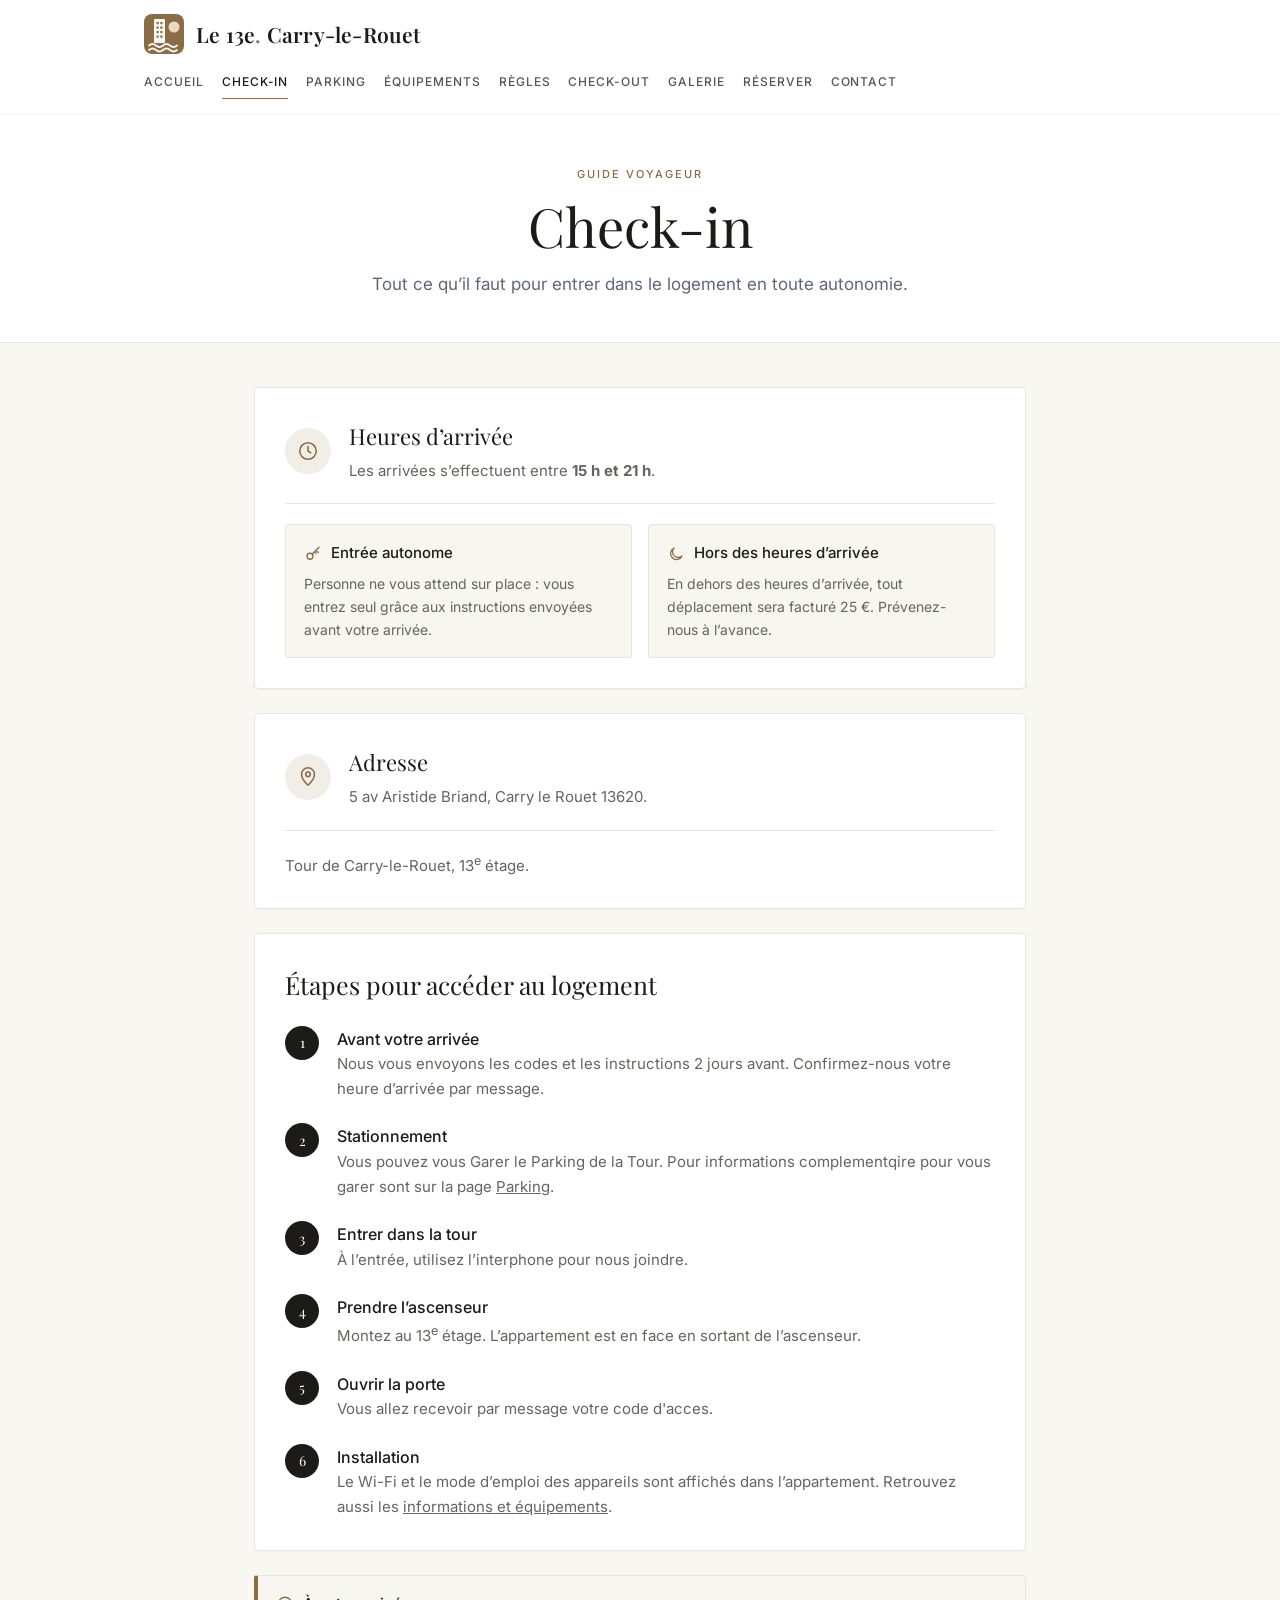
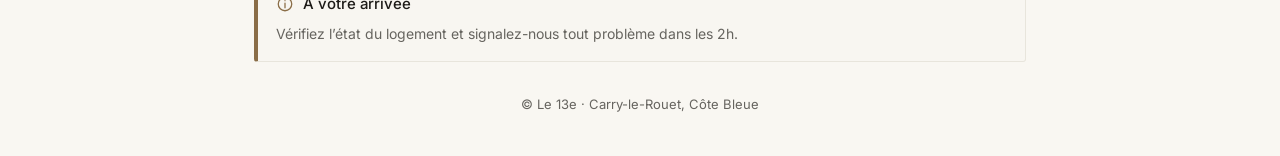
==== CheckIn.html @ 35c5f6ef "Site_v1" ====
<!DOCTYPE html>
<html lang="fr">
<head>
<meta charset="utf-8">
<meta name="viewport" content="width=device-width, initial-scale=1">
<title>Le 13e – Check-in</title>
<link rel="preconnect" href="https://fonts.googleapis.com">
<link href="https://fonts.googleapis.com/css2?family=Inter:wght@300;400;500&family=Playfair+Display:wght@400;500;600&display=swap" rel="stylesheet">
<link rel="stylesheet" href="style.css">
</head>
<body data-page="checkin">
<header class="top" id="hd"></header>
<section class="band"><p class="eyebrow">Guide voyageur</p><h1>Check-in</h1><p class="sub">Tout ce qu’il faut pour entrer dans le logement en toute autonomie.</p></section>
<main class="wrap narrow">
  <div class="card">
    <div class="chead"><span class="ic big" data-i="clock"></span><div><h2>Heures d’arrivée</h2><p>Les arrivées s’effectuent entre <b>15 h et 21 h</b>.</p></div></div>
    <div class="two">
      <div class="sub-box"><h4><span class="ic" data-i="key"></span>Entrée autonome</h4><p>Personne ne vous attend sur place : vous entrez seul grâce aux instructions envoyées avant votre arrivée.</p></div>
      <div class="sub-box"><h4><span class="ic" data-i="moon"></span>Hors des heures d’arrivée</h4><p>En dehors des heures d’arrivée, tout déplacement sera facturé 25 €. Prévenez-nous à l’avance.</p></div>
    </div>
  </div>
  <div class="card">
    <div class="chead"><span class="ic big" data-i="pin"></span><div><h2>Adresse</h2><p>5 av Aristide Briand, Carry le Rouet 13620.</p></div></div>
    <p style="margin:0;color:var(--muted)">Tour de Carry-le-Rouet, 13<sup>e</sup> étage.</p>
  </div>
  <div class="card">
    <h2>Étapes pour accéder au logement</h2>
    <ol class="steps">
      <li><b>Avant votre arrivée</b><span>Nous vous envoyons les codes et les instructions 2 jours avant. Confirmez-nous votre heure d’arrivée par message.</span></li>
	  <li><b>Stationnement</b><span> Vous pouvez vous Garer le Parking de la Tour. Pour informations complementqire pour vous garer sont sur la page <a href="Parking.html">Parking</a>.</span></li>
      <li><b>Entrer dans la tour</b><span>À l’entrée, utilisez l’interphone pour nous joindre.</span></li>
      <li><b>Prendre l’ascenseur</b><span>Montez au 13<sup>e</sup> étage. L’appartement est en face en sortant de l’ascenseur.</span></li>
      <li><b>Ouvrir la porte</b><span>Vous allez recevoir par message votre code d'acces.</span></li>
      <li><b>Installation</b><span>Le Wi-Fi et le mode d’emploi des appareils sont affichés dans l’appartement. Retrouvez aussi les <a href="Information-Equipement.html">informations et équipements</a>.</span></li>
    </ol>
  </div>
  <div class="warn"><h4><span class="ic" data-i="info"></span>À votre arrivée</h4><p>Vérifiez l’état du logement et signalez-nous tout problème dans les 2h.</p></div>
</main>
<footer>© Le 13e · Carry-le-Rouet, Côte Bleue</footer>
<script src="script.js"></script>
</body>
</html>
---- style.css ----
:root{--bg:#F9F7F2;--card:#fff;--soft:#F8F6F1;--line:#E8E5DC;--ink:#1D1B18;--muted:#66645F;--blue:#5E6678;--accent:#8A6D47;--accent-d:#B0651D;color-scheme:light}
*{box-sizing:border-box}
html{scroll-behavior:smooth}
body{margin:0;background:var(--bg);color:var(--ink);font:400 15px/1.65 "Inter","Helvetica Neue",Arial,sans-serif}
a{color:inherit}
:focus-visible{outline:2px solid var(--accent);outline-offset:3px}
h1,h2,h3{font-family:"Playfair Display",Georgia,serif;font-weight:400;margin:0;font-variant-numeric:lining-nums}
.top{background:#fff;box-shadow:0 1px 3px rgba(0,0,0,.06);position:sticky;top:0;z-index:5;transition:transform .3s ease}
.top.hide{transform:translateY(-100%)}
.bar{max-width:1040px;margin:0 auto;padding:14px 24px;display:flex;align-items:center;justify-content:space-between;gap:12px 28px;flex-wrap:wrap}
.brand{display:flex;align-items:center;gap:12px;text-decoration:none;font-family:"Playfair Display",Georgia,serif;font-weight:600;font-size:21px;letter-spacing:.01em}
.brand i{color:var(--accent);font-style:normal}
#nav{display:flex;gap:4px 26px;flex-wrap:wrap;align-items:center}
#nav a{text-decoration:none;font-size:12px;font-weight:500;letter-spacing:.08em;text-transform:uppercase;color:#555;padding:6px 0;border-bottom:1px solid transparent}
#nav a:hover{color:var(--ink);border-bottom-color:var(--accent)}
.wrap{max-width:1000px;margin:0 auto;padding:0 24px}
.narrow{max-width:820px}
.band{background:#fff;border-bottom:1px solid var(--line);text-align:center;padding:52px 24px 44px;margin-bottom:44px}
.eyebrow{font-size:11px;font-weight:500;letter-spacing:.18em;text-transform:uppercase;color:var(--accent);margin:0 0 14px}
.band h1{font-size:clamp(34px,5.5vw,54px);line-height:1.1;margin:0 0 14px}
.sub{color:var(--blue);font-size:17px;max-width:580px;margin:0 auto}
.hero{margin:28px 0 0}
.hero svg,.hero img{display:block;width:100%;height:auto;border-radius:4px}
.hero img{aspect-ratio:16/8;object-fit:cover}
.cap{color:var(--muted);font-size:13px;margin-top:8px;text-align:center}
.card{background:var(--card);border:1px solid var(--line);border-radius:4px;box-shadow:0 1px 2px rgba(0,0,0,.04);padding:30px;margin:0 0 24px}
.card h2{font-size:25px;margin:0 0 20px}
.chead{display:flex;gap:18px;align-items:center;padding-bottom:20px;margin-bottom:20px;border-bottom:1px solid var(--line)}
.chead h2{font-size:22px;margin:0 0 4px}
.chead p{margin:0;color:var(--muted)}
.ic{display:inline-flex;vertical-align:-4px;color:var(--accent)}
.ic svg{width:18px;height:18px}
.ic.big{width:46px;height:46px;border-radius:50%;background:#F1EEE7;align-items:center;justify-content:center;flex:none}
.ic.big svg{width:22px;height:22px}
.two{display:grid;grid-template-columns:1fr 1fr;gap:16px}
.three{display:grid;grid-template-columns:repeat(3,1fr);gap:16px}
.sub-box{background:var(--soft);border:1px solid var(--line);border-radius:3px;padding:16px 18px}
.sub-box h4{margin:0 0 6px;font-size:15px;font-weight:500;display:flex;gap:9px;align-items:center}
.sub-box p{margin:0;color:var(--muted);font-size:14px}
.sub-box .big{font-family:"Playfair Display",Georgia,serif;font-size:26px;color:var(--ink);display:block;margin:2px 0 4px}
.warn{background:var(--soft);border:1px solid var(--line);border-left:4px solid var(--accent);border-radius:3px;padding:16px 18px}
.warn h4{margin:0 0 6px;font-size:15px;font-weight:500;display:flex;gap:9px;align-items:center}
.warn p{margin:0;color:var(--muted);font-size:14px}
.steps{list-style:none;margin:0;padding:0;counter-reset:s}
.steps li{counter-increment:s;position:relative;padding:0 0 22px 52px}
.steps li:last-child{padding-bottom:0}
.steps li::before{content:counter(s);position:absolute;left:0;top:0;width:34px;height:34px;border-radius:50%;background:var(--ink);color:#fff;display:grid;place-items:center;font-family:"Playfair Display",Georgia,serif;font-size:14px}
.steps b{display:block;font-weight:500;font-size:16px}
.steps span{color:var(--muted)}
.cards{display:grid;grid-template-columns:repeat(3,1fr);gap:20px;margin:0 0 24px}
.cards .card{margin:0;display:flex;flex-direction:column;gap:10px;text-decoration:none;transition:border-color .15s}
.cards .card:hover{border-color:var(--accent)}
.cards h3{font-size:20px}
.cards p{margin:0;color:var(--muted);font-size:14px}
.cards em{margin-top:auto;padding-top:8px;font-style:normal;font-size:13px;font-weight:500;color:var(--ink)}
.grid{display:grid;grid-template-columns:repeat(3,1fr);gap:14px;text-decoration:none}
.ph{background:var(--soft);border:1px dashed #D8D3C6;border-radius:3px;aspect-ratio:4/3;display:grid;place-items:center;text-align:center;color:var(--muted);font-size:13px;padding:12px}
.done{aspect-ratio:4/3;overflow:hidden;border-radius:3px}
.done img{width:100%;height:100%;object-fit:cover;display:block}
.hero.done{aspect-ratio:auto;overflow:visible}
.hero.done img{height:auto}
ul.rules{list-style:none;margin:0;padding:0}
ul.rules li{padding:10px 0;border-bottom:1px solid var(--line);color:var(--muted)}
ul.rules li:last-child{border:0}
ul.rules b{color:var(--ink);font-weight:500}
.btn{display:inline-block;background:var(--ink);color:#fff;padding:12px 26px;border-radius:3px;text-decoration:none;font-size:13px;font-weight:500;letter-spacing:.06em;text-transform:uppercase}
.btn:hover{background:var(--accent)}
footer{text-align:center;padding:32px 24px 40px;color:var(--muted);font-size:13px}
.band.hero-band{position:relative;background-size:cover;background-position:center}
.band.has-img{color:#fff;padding:110px 24px 100px;border-bottom:0}
.band.has-img::before{content:"";position:absolute;inset:0;background:linear-gradient(180deg,rgba(10,22,30,.55),rgba(10,22,30,.42) 50%,rgba(10,22,30,.65))}
.band.has-img>*{position:relative}
.band.has-img h1{color:#fff;text-shadow:0 2px 24px rgba(0,0,0,.35)}
.band.has-img .eyebrow{color:#F1D9A8}
.band.has-img .sub{color:#fff}
.mosaic{display:grid;grid-template-columns:2fr 1fr;grid-template-rows:1fr 1fr;gap:14px;height:clamp(300px,44vw,470px);margin:0 0 24px;text-decoration:none}
.mosaic .m1{grid-row:span 2}
.mosaic .ph,.mosaic .done{aspect-ratio:auto;height:100%;border-radius:4px}
.amen{display:grid;grid-template-columns:repeat(4,1fr);gap:16px;text-align:center;background:var(--card);border:1px solid var(--line);border-radius:4px;box-shadow:0 1px 2px rgba(0,0,0,.04);padding:24px 16px;margin:0 0 24px}
.amen .ic{display:flex;justify-content:center;margin-bottom:8px}
.amen .ic svg{width:28px;height:28px}
.amen b{font-weight:500;font-size:14px}
@media(max-width:800px){.mosaic{grid-template-columns:1fr;grid-template-rows:none;height:auto}.mosaic .m1{grid-row:auto}.mosaic .ph,.mosaic .done{aspect-ratio:4/3;height:auto}.amen{grid-template-columns:1fr 1fr}.band.has-img{padding:80px 20px 70px}}
@media(max-width:800px){.cards,.three{grid-template-columns:1fr 1fr}.grid{grid-template-columns:1fr 1fr}}
@media(max-width:560px){.cards,.three,.two{grid-template-columns:1fr}.card{padding:22px}.band{padding:40px 20px 34px}}


/* Formulaire de contact */
dialog#formDlg{border:1px solid var(--line);border-radius:4px;padding:0;width:min(560px,calc(100% - 32px));max-height:calc(100% - 32px);color:var(--ink);background:var(--card);box-shadow:0 20px 60px rgba(0,0,0,.25)}
dialog#formDlg::backdrop{background:rgba(20,18,15,.55)}
#contactForm{padding:30px;position:relative}
#contactForm h2{font-size:25px;margin:0 0 6px}
#contactForm .hint{margin:0 0 20px;color:var(--muted);font-size:14px}
#contactForm .row{display:grid;grid-template-columns:1fr 1fr;gap:16px}
#contactForm label{display:block;font-size:13px;font-weight:500;margin:0 0 16px}
#contactForm input,#contactForm select,#contactForm textarea{display:block;width:100%;margin-top:6px;padding:11px 12px;font:400 15px/1.4 "Inter",Arial,sans-serif;color:var(--ink);background:#fff;border:1px solid #D8D3C6;border-radius:3px}
#contactForm textarea{resize:vertical;min-height:110px}
#contactForm input:focus,#contactForm select:focus,#contactForm textarea:focus{outline:2px solid var(--accent);outline-offset:1px;border-color:var(--accent)}
#contactForm .actions{display:flex;justify-content:flex-end;gap:12px;margin-top:4px}
#contactForm button.btn{border:0;cursor:pointer;font-family:inherit}
#contactForm .btn.ghost{background:transparent;color:var(--ink);border:1px solid var(--line)}
#contactForm .btn.ghost:hover{border-color:var(--accent);color:var(--accent)}
#contactForm .x{position:absolute;top:10px;right:14px;background:none;border:0;font-size:28px;line-height:1;color:var(--muted);cursor:pointer}
#contactForm .x:hover{color:var(--ink)}
@media(max-width:560px){#contactForm{padding:22px}#contactForm .row{grid-template-columns:1fr;gap:0}}

/* Menu commun */
#nav{gap:4px 18px}
#nav a.on{color:var(--ink);border-bottom-color:var(--accent)}
.burger{display:none;background:none;border:1px solid var(--line);border-radius:3px;width:42px;height:38px;padding:0;cursor:pointer;flex-direction:column;justify-content:center;align-items:center;gap:5px}
.burger span{display:block;width:18px;height:2px;background:var(--ink)}
@media(max-width:1020px){
  .burger{display:flex}
  #nav{display:none;width:100%;flex-direction:column;align-items:stretch;gap:0;border-top:1px solid var(--line);margin-top:4px}
  #nav.open{display:flex}
  #nav a{padding:12px 2px;border-bottom:1px solid var(--line);font-size:13px}
  #nav a.on{border-bottom-color:var(--accent);color:var(--accent)}
}

/* Réservation */
.book{display:flex;flex-wrap:wrap;gap:20px;align-items:center;justify-content:space-between;background:var(--ink);color:#fff;border-radius:4px;padding:32px;margin:0 0 24px}
.book h2{color:#fff;font-size:26px;margin:0 0 6px}
.book p{margin:0;color:#D9D5CA;max-width:520px}
.book .btn{background:var(--accent)}
.book .btn:hover{background:#fff;color:var(--ink)}
.book .opts{display:flex;gap:10px;flex-wrap:wrap;margin-top:12px;font-size:12px;letter-spacing:.08em;text-transform:uppercase;color:#F1D9A8}
.row{display:grid;grid-template-columns:1fr 1fr;gap:16px}
#bookForm label{display:block;font-size:13px;font-weight:500;margin:0 0 16px}
#bookForm input,#bookForm select,#bookForm textarea{display:block;width:100%;margin-top:6px;padding:11px 12px;font:400 15px/1.4 "Inter",Arial,sans-serif;color:var(--ink);background:#fff;border:1px solid #D8D3C6;border-radius:3px}
#bookForm button.btn{border:0;cursor:pointer;font-family:inherit}
.note{color:var(--muted);font-size:13px;margin:0 0 16px}
.plat{display:flex;flex-direction:column;gap:12px;align-items:flex-start}
.plat p{margin:0}
.plat .logo{height:34px;width:auto}
.plat .fee{background:#fff;border:1px solid var(--line);border-left:3px solid var(--accent);padding:10px 12px;border-radius:3px}
.plat .btn{margin-top:auto}
.cms{display:grid;grid-template-columns:1fr 1fr;gap:28px}
.cnav{display:flex;justify-content:space-between;margin-bottom:-30px;position:relative;z-index:1}
.cnav button{background:none;border:1px solid var(--line);border-radius:3px;width:34px;height:34px;font-size:20px;cursor:pointer;color:var(--ink)}
.cnav button:hover{border-color:var(--accent)}
.cm h4{margin:0 0 12px;text-align:center;font:500 16px "Playfair Display",Georgia,serif}
.cg{display:grid;grid-template-columns:repeat(7,1fr);gap:3px;text-align:center}
.dw{font-size:11px;color:var(--muted);padding-bottom:4px}
.day{border:0;background:var(--soft);border-radius:3px;aspect-ratio:1;font:400 13px "Inter",Arial,sans-serif;color:var(--ink);cursor:pointer;padding:0}
.day:hover:not(:disabled):not(.busy){outline:1px solid var(--accent)}
.day.past{opacity:.35;cursor:default}
.day.busy{background:#EDE9DF;color:#A8A397;text-decoration:line-through;cursor:not-allowed}
.day.mid{background:#E9DFCE}
.day.sel{background:var(--accent);color:#fff}
.legend{display:flex;gap:18px;flex-wrap:wrap;margin-top:16px;font-size:13px;color:var(--muted)}
.legend span{display:flex;align-items:center;gap:6px}
.lg{width:14px;height:14px;border-radius:3px;display:inline-block}
.lg.free{background:var(--soft);border:1px solid var(--line)}.lg.busy{background:#EDE9DF}.lg.pick{background:var(--accent)}
.calsum{margin:12px 0 0;font-weight:500}
@media(max-width:700px){.cms,.row{grid-template-columns:1fr;gap:0}.cms{gap:24px}.cnav{margin-bottom:8px}.amen[style]{grid-template-columns:1fr 1fr!important}}

/* Bloc « Je réserve » dans le bandeau */
.hero-book{background:rgba(255,255,255,.96);color:var(--ink);border-radius:4px;padding:22px;width:260px;display:flex;flex-direction:column;gap:10px;text-align:center;box-shadow:0 10px 40px rgba(0,0,0,.3)}
.hero-book h2{font-size:24px;margin:0}
.hero-book p{margin:0 0 4px;color:var(--muted);font-size:14px}
.hero-book .btn{text-align:center;padding:12px 16px}
.hero-book .btn.alt{background:#fff;color:var(--ink);border:1px solid var(--ink)}
.hero-book .btn.alt:hover{background:var(--accent);border-color:var(--accent);color:#fff}
.hero-book small{color:var(--muted);font-size:12px;line-height:1.4}
.band.has-img>.hero-book,.band.hero-band>.hero-book{position:absolute;right:max(24px,5%);top:50%;transform:translateY(-50%)}
@media(max-width:1300px){.band.has-img>.hero-book,.band.hero-band>.hero-book{position:relative;right:auto;top:auto;transform:none;margin:28px auto 0}}

.qlinks{display:flex;gap:12px;flex-wrap:wrap;margin-top:18px}
.qlinks a{display:inline-flex;align-items:center;gap:10px;padding:8px 16px 8px 8px;border:1px solid var(--line);background:var(--soft);border-radius:30px;text-decoration:none;font-size:14px;font-weight:500;transition:border-color .15s}
.qlinks a:hover{border-color:var(--accent)}
.qlinks .ic{vertical-align:0;width:34px;height:34px;border-radius:50%;background:#fff;border:1px solid var(--line);align-items:center;justify-content:center}
.qlinks .ic svg{width:18px;height:18px}
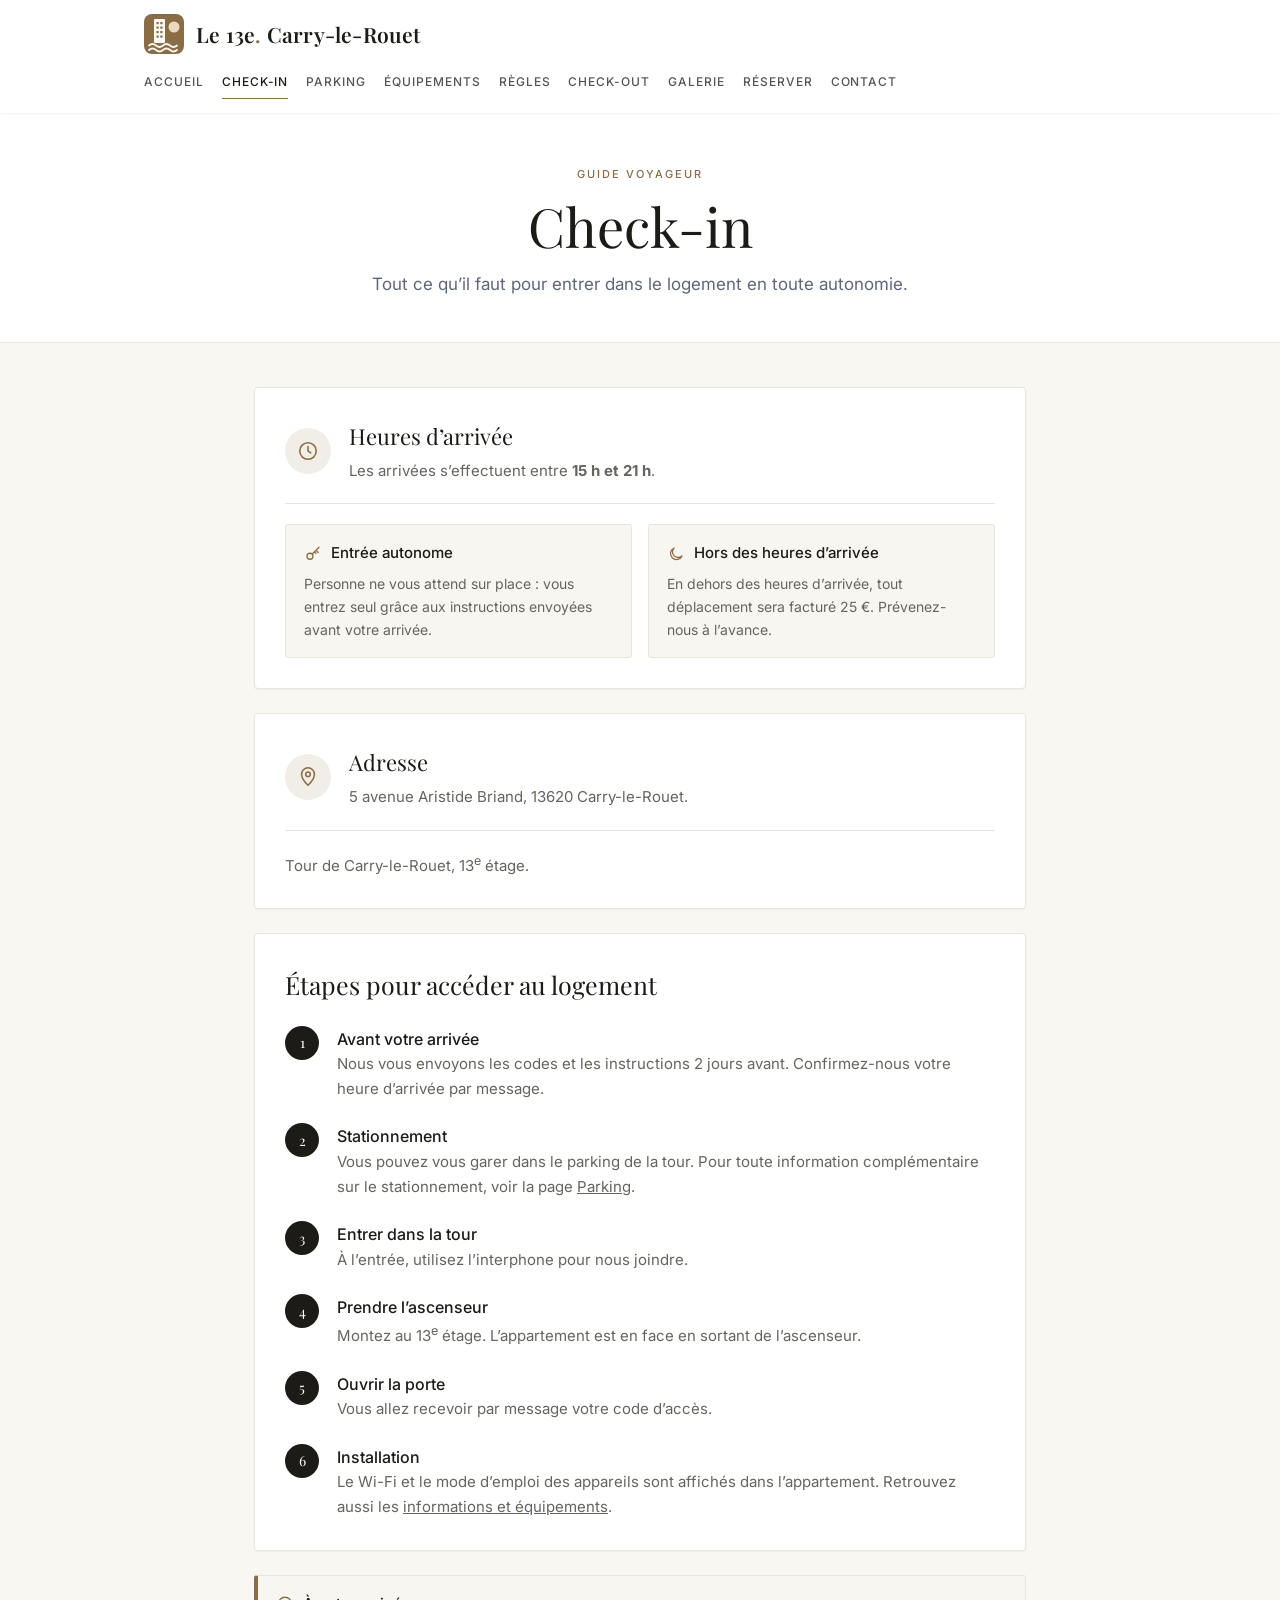
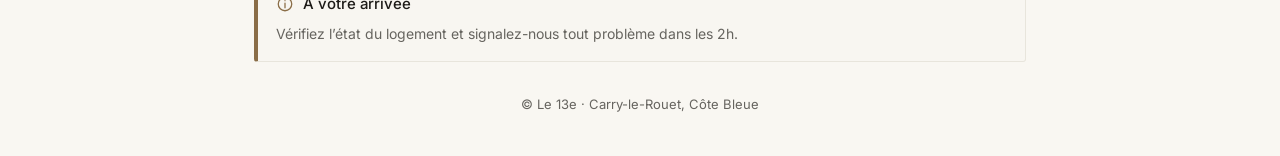
==== commit cc5102f0: "Pack design : CTA brun, favicon, Open Graph, lightbox galerie, survol photos, footer légal + correct" ====
--- a/CheckIn.html
+++ b/CheckIn.html
@@ -4,6 +4,13 @@
 <meta charset="utf-8">
 <meta name="viewport" content="width=device-width, initial-scale=1">
 <title>Le 13e – Check-in</title>
+<meta name="description" content="Le 13e — T2 de 46 m² avec terrasse au 13e étage de la tour de Carry-le-Rouet. Vue dégagée sur le port et la Côte Bleue. Location en direct au meilleur tarif.">
+<meta property="og:title" content="Le 13e — Location vue mer à Carry-le-Rouet">
+<meta property="og:description" content="T2 46 m², terrasse, 13e étage, vue sur la Côte Bleue. Réservez en direct, sans frais de plateforme.">
+<meta property="og:type" content="website">
+<meta property="og:url" content="https://paulproject135.github.io/Le13e/">
+<meta property="og:image" content="https://paulproject135.github.io/Le13e/images/accueil-principale.jpg">
+<link rel="icon" type="image/svg+xml" href="favicon.svg">
 <link rel="preconnect" href="https://fonts.googleapis.com">
 <link href="https://fonts.googleapis.com/css2?family=Inter:wght@300;400;500&family=Playfair+Display:wght@400;500;600&display=swap" rel="stylesheet">
 <link rel="stylesheet" href="style.css">
@@ -20,17 +27,17 @@
     </div>
   </div>
   <div class="card">
-    <div class="chead"><span class="ic big" data-i="pin"></span><div><h2>Adresse</h2><p>5 av Aristide Briand, Carry le Rouet 13620.</p></div></div>
+    <div class="chead"><span class="ic big" data-i="pin"></span><div><h2>Adresse</h2><p>5 avenue Aristide Briand, 13620 Carry-le-Rouet.</p></div></div>
     <p style="margin:0;color:var(--muted)">Tour de Carry-le-Rouet, 13<sup>e</sup> étage.</p>
   </div>
   <div class="card">
     <h2>Étapes pour accéder au logement</h2>
     <ol class="steps">
       <li><b>Avant votre arrivée</b><span>Nous vous envoyons les codes et les instructions 2 jours avant. Confirmez-nous votre heure d’arrivée par message.</span></li>
-	  <li><b>Stationnement</b><span> Vous pouvez vous Garer le Parking de la Tour. Pour informations complementqire pour vous garer sont sur la page <a href="Parking.html">Parking</a>.</span></li>
+	  <li><b>Stationnement</b><span> Vous pouvez vous garer dans le parking de la tour. Pour toute information complémentaire sur le stationnement, voir la page <a href="Parking.html">Parking</a>.</span></li>
       <li><b>Entrer dans la tour</b><span>À l’entrée, utilisez l’interphone pour nous joindre.</span></li>
       <li><b>Prendre l’ascenseur</b><span>Montez au 13<sup>e</sup> étage. L’appartement est en face en sortant de l’ascenseur.</span></li>
-      <li><b>Ouvrir la porte</b><span>Vous allez recevoir par message votre code d'acces.</span></li>
+      <li><b>Ouvrir la porte</b><span>Vous allez recevoir par message votre code d’accès.</span></li>
       <li><b>Installation</b><span>Le Wi-Fi et le mode d’emploi des appareils sont affichés dans l’appartement. Retrouvez aussi les <a href="Information-Equipement.html">informations et équipements</a>.</span></li>
     </ol>
   </div>
--- a/style.css
+++ b/style.css
@@ -1,4 +1,4 @@
-:root{--bg:#F9F7F2;--card:#fff;--soft:#F8F6F1;--line:#E8E5DC;--ink:#1D1B18;--muted:#66645F;--blue:#5E6678;--accent:#8A6D47;--accent-d:#B0651D;color-scheme:light}
+:root{--bg:#F9F7F2;--card:#fff;--soft:#F8F6F1;--line:#E8E5DC;--ink:#1D1B18;--muted:#66645F;--blue:#5E6678;--accent:#8A6D47;--accent-dk:#6E5539;color-scheme:light}
 *{box-sizing:border-box}
 html{scroll-behavior:smooth}
 body{margin:0;background:var(--bg);color:var(--ink);font:400 15px/1.65 "Inter","Helvetica Neue",Arial,sans-serif}
@@ -63,8 +63,8 @@
 ul.rules li{padding:10px 0;border-bottom:1px solid var(--line);color:var(--muted)}
 ul.rules li:last-child{border:0}
 ul.rules b{color:var(--ink);font-weight:500}
-.btn{display:inline-block;background:var(--ink);color:#fff;padding:12px 26px;border-radius:3px;text-decoration:none;font-size:13px;font-weight:500;letter-spacing:.06em;text-transform:uppercase}
-.btn:hover{background:var(--accent)}
+.btn{display:inline-block;background:var(--accent);color:#fff;padding:12px 26px;border-radius:3px;text-decoration:none;font-size:13px;font-weight:500;letter-spacing:.06em;text-transform:uppercase}
+.btn:hover{background:var(--accent-dk)}
 footer{text-align:center;padding:32px 24px 40px;color:var(--muted);font-size:13px}
 .band.hero-band{position:relative;background-size:cover;background-position:center}
 .band.has-img{color:#fff;padding:110px 24px 100px;border-bottom:0}
@@ -144,7 +144,7 @@
 .day{border:0;background:var(--soft);border-radius:3px;aspect-ratio:1;font:400 13px "Inter",Arial,sans-serif;color:var(--ink);cursor:pointer;padding:0}
 .day:hover:not(:disabled):not(.busy){outline:1px solid var(--accent)}
 .day.past{opacity:.35;cursor:default}
-.day.busy{background:#EDE9DF;color:#A8A397;text-decoration:line-through;cursor:not-allowed}
+.day.busy{background:#EDE9DF;color:#8B8578;text-decoration:line-through;cursor:not-allowed}
 .day.mid{background:#E9DFCE}
 .day.sel{background:var(--accent);color:#fff}
 .legend{display:flex;gap:18px;flex-wrap:wrap;margin-top:16px;font-size:13px;color:var(--muted)}
@@ -170,3 +170,20 @@
 .qlinks a:hover{border-color:var(--accent)}
 .qlinks .ic{vertical-align:0;width:34px;height:34px;border-radius:50%;background:#fff;border:1px solid var(--line);align-items:center;justify-content:center}
 .qlinks .ic svg{width:18px;height:18px}
+
+/* ===== Pack design ===== */
+/* Survol des photos : léger zoom */
+.grid .done,.mosaic .done{overflow:hidden}
+.grid .done img,.mosaic .done img{transition:transform .35s ease}
+.grid .done:hover img,.mosaic .done:hover img{transform:scale(1.04)}
+#gal .done{cursor:zoom-in}
+
+/* Lightbox galerie : clic = plein écran */
+.lb{position:fixed;inset:0;background:rgba(20,18,15,.9);display:none;place-items:center;z-index:50;padding:28px}
+.lb.on{display:grid}
+.lb img{max-width:100%;max-height:calc(100vh - 56px);border-radius:4px;box-shadow:0 20px 60px rgba(0,0,0,.5)}
+.lb button{position:absolute;top:12px;right:20px;background:none;border:0;font-size:38px;line-height:1;color:#fff;cursor:pointer}
+.lb button:hover{color:#F1D9A8}
+
+/* Footer légal : seconde ligne plus discrète */
+footer small{opacity:.75}
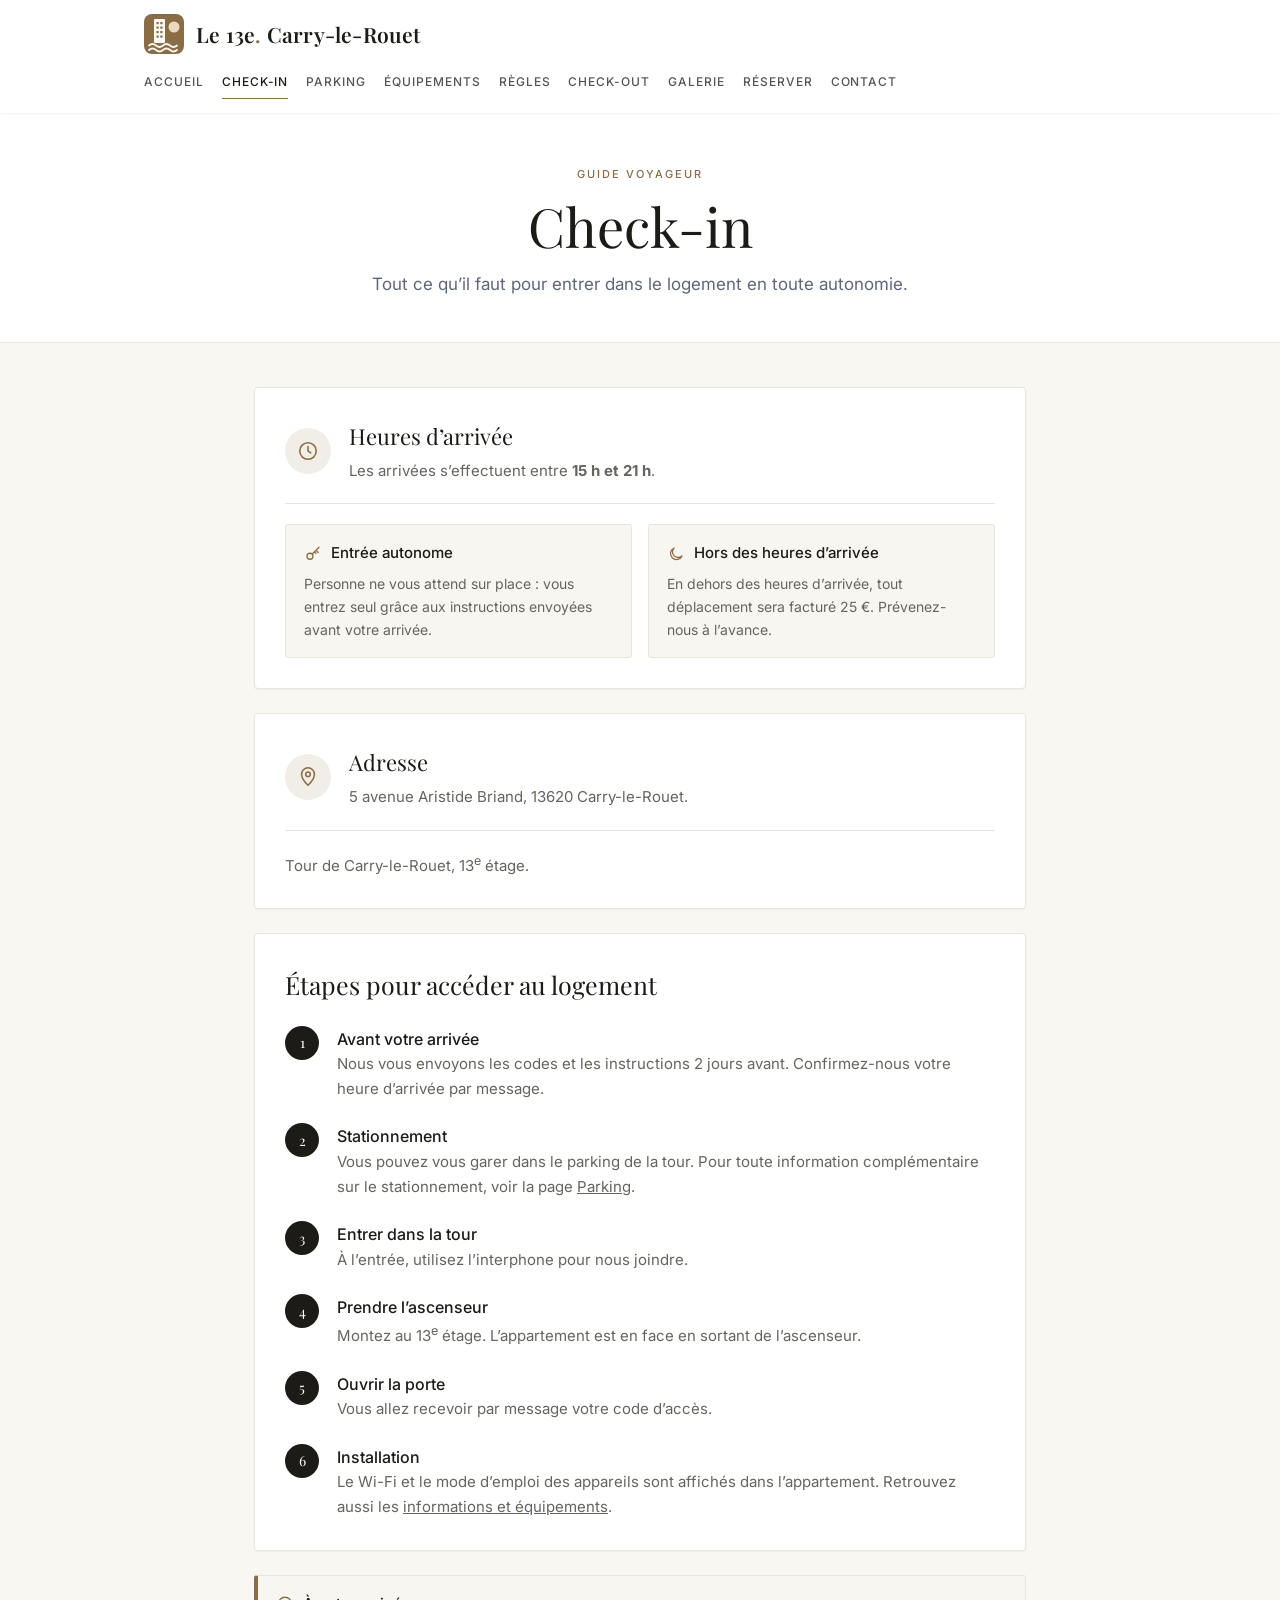
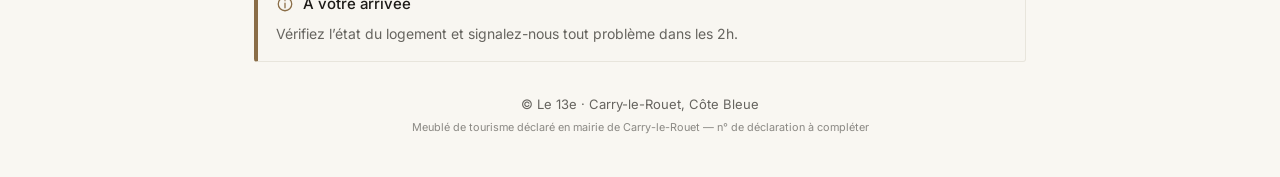
==== commit 436a0645: "Footer : mention légale meublé de tourisme sur toutes les pages" ====
--- a/CheckIn.html
+++ b/CheckIn.html
@@ -43,7 +43,7 @@
   </div>
   <div class="warn"><h4><span class="ic" data-i="info"></span>À votre arrivée</h4><p>Vérifiez l’état du logement et signalez-nous tout problème dans les 2h.</p></div>
 </main>
-<footer>© Le 13e · Carry-le-Rouet, Côte Bleue</footer>
+<footer>© Le 13e · Carry-le-Rouet, Côte Bleue<br><small>Meublé de tourisme déclaré en mairie de Carry-le-Rouet — n° de déclaration à compléter</small></footer>
 <script src="script.js"></script>
 </body>
 </html>
